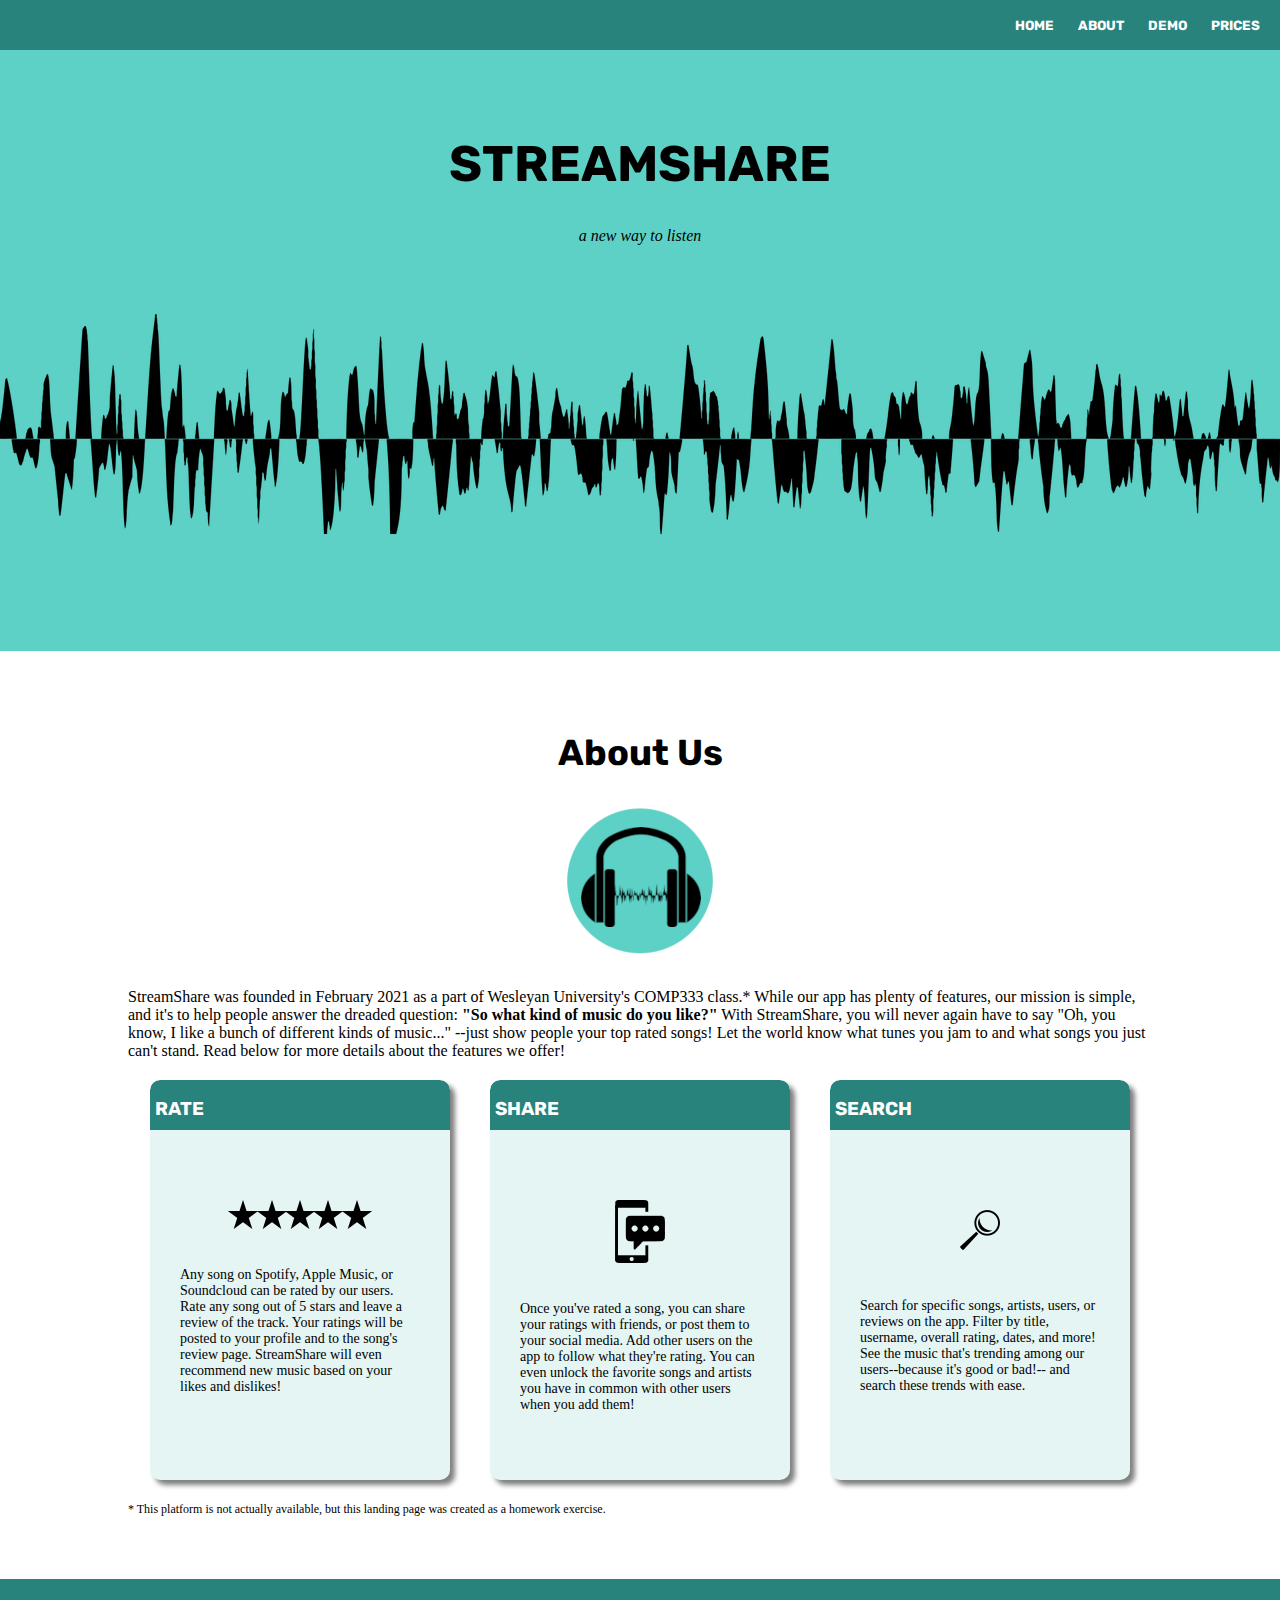
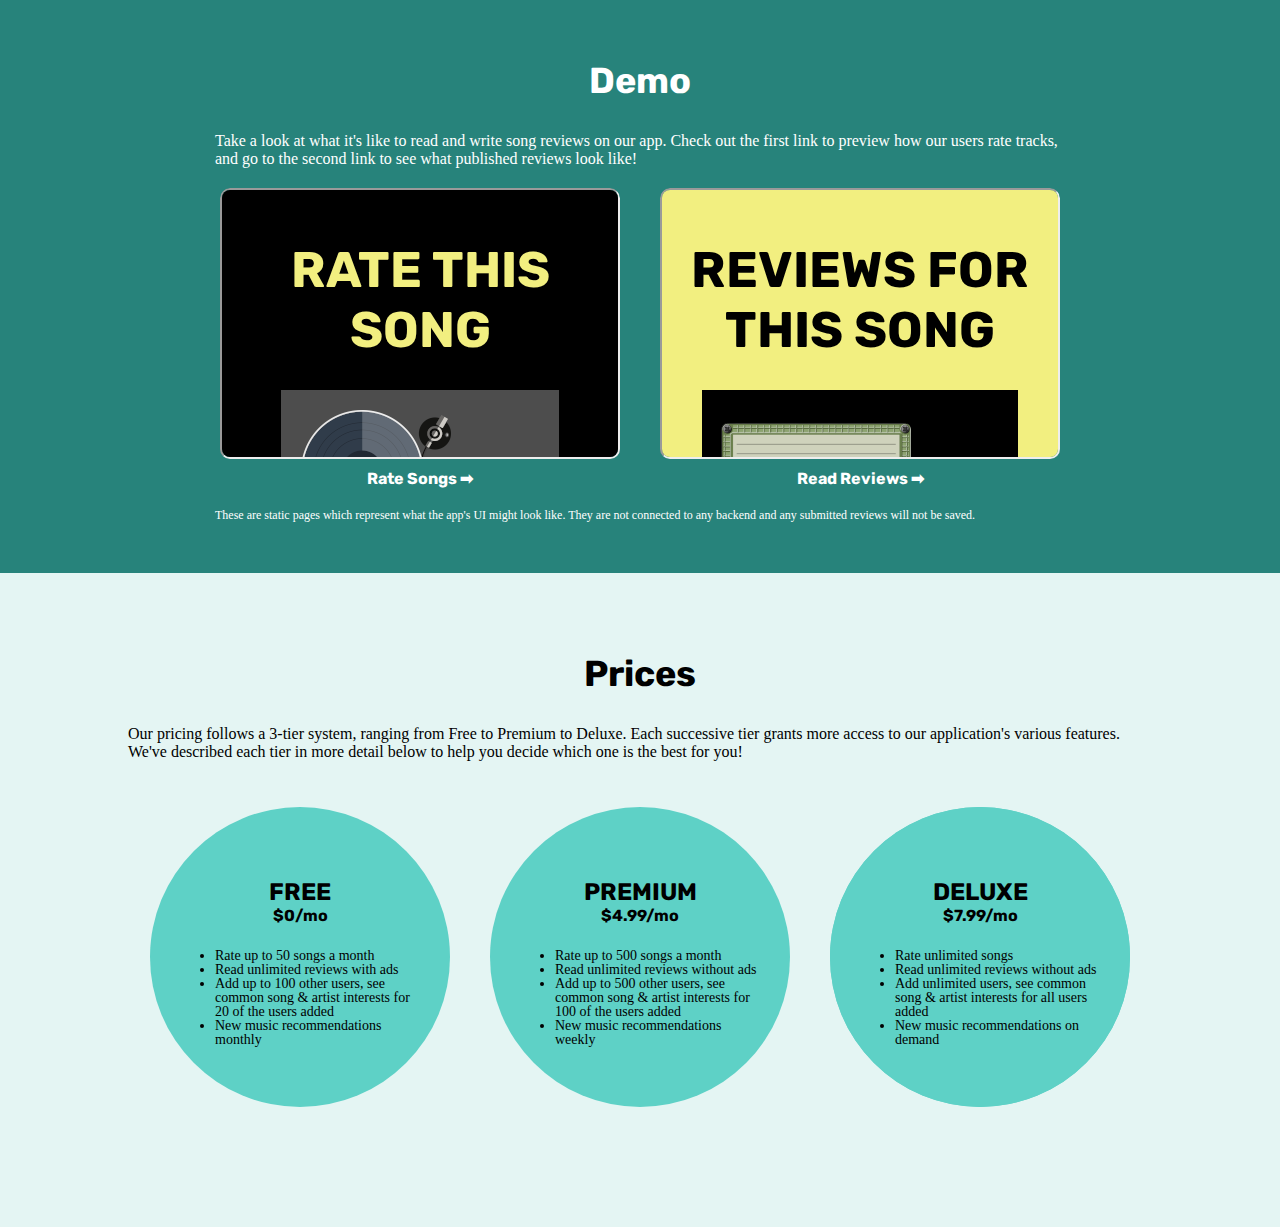
==== index.html @ 838f5e83 "fixing labeling" ====
<!DOCTYPE html>
<html lang='en'>
  <head>
    <meta charset='UTF-8'>
    <meta name="viewport" content="width=device-width, initial-scale=1">
    <title>Music Rater</title>
    <link rel='stylesheet' href='site.css'>
    <link rel='preconnect' href='https://fonts.gstatic.com'>
    <link href='https://fonts.googleapis.com/css2?family=Rubik&display=swap' rel='stylesheet'>
  </head>
  <body>
    <nav class='scrollMenu' role='navigation'>
      <button><a href='#home'>HOME</a></button>
      <button><a href='#about'>ABOUT</a></button>
      <button><a href='#demo'>DEMO</a></button>
      <button class='last'><a href='#prices'>PRICES</a></button>
    </nav>
    <header id='home' role='main'>
      <div class='container'>
        <div class='textWrapper'>
          <div id='titleBox'>
            <h1>STREAM<wbr>SHARE</h1>
            <p class='subtitle'>a new way to listen</p>
          </div>
          <div class='imgWrapper'>
            <img
              id='wave'
              src='images/soundwave.png'
              alt='sound wave for music'
            >
          <div>
        </div>
      </div>
    </header>
    <section id='about' role='complementary'>
      <div class='container writing'>
        <div class='textWrapper'>
          <h2>About Us</h2>
        </div>
        <div class='imgWrapper about'>
          <img
            id='headpones'
            src='images/headphones.png'
            alt='headphones with sound wave in between'
          >
        </div>
        <span>StreamShare was founded in February 2021 as a part of Wesleyan University's
        COMP333 class.* While our app has plenty of features, our mission is simple, and
        it's to help people answer the dreaded question:</span>
        <span class='bolded'>"So what kind of music do you like?"</span>
        <span>With StreamShare, you will never again have to say "Oh, you know, I like a bunch of different kinds of music..."
        --just show people your top rated songs! Let the world know what tunes you jam to and what songs
        you just can't stand. Read below for more details about the features we offer!</span>
        <div class='moreContainer'>
          <div class='moreInfo about'>
            <div class='title'>
              <h3>RATE</h3>
            </div>
            <div class='body'>
              <div class='container writing'>
                <div class='imgWrapper more'>
                  <img
                    id='stars'
                    src='images/stars.png'
                    alt='5 black stars'
                  >
                </div>
                <p>Any song on Spotify, Apple Music, or Soundcloud can be rated by our users.
                Rate any song out of 5 stars and leave a review of the track. Your ratings
                will be posted to your profile and to the song's review page.
                StreamShare will even recommend new music based on your likes and dislikes!</p>
              </div>
            </div>
          </div>
          <div class='moreInfo about'>
            <div class='title'>
              <h3>SHARE</h3>
            </div>
            <div class='body'>
              <div class='container writing'>
                <div class='imgWrapper more'>
                  <img
                    id='text'
                    src='images/text.png'
                    alt='text message coming out of a phone'
                  >
                </div>
                <p>Once you've rated a song, you can share your ratings with friends, or post them to your social
                  media. Add other users on the app to follow what they're rating. You can even unlock the favorite
                  songs and artists you have in common with other users when you add them!</p>
              </div>
            </div>
          </div>
          <div class='moreInfo about'>
            <div class='title'>
              <h3>SEARCH</h3>
            </div>
            <div class='body'>
              <div class='container writing'>
                <div class='imgWrapper more'>
                  <img
                    id='magnifyingGlass'
                    src='images/magnifier.png'
                    alt='magnifying glass'
                  >
                </div>
                <p>Search for specific songs, artists, users, or reviews on the app.
                Filter by title, username, overall rating, dates, and more!
                See the music that's trending among our users--because it's good or bad!--
                and search these trends with ease.</p>
              </div>
            </div>
          </div>
        </div>
        <p class='disclaimer'>* This platform is not actually available,
          but this landing page was created as a homework exercise.</p>
      </div>
    </section>
    <section id='demo' role='complementary'>
      <div class='container writing' id='demoDescription'>
        <div class='textWrapper'>
          <h2>Demo</h2>
        </div>
        <p>Take a look at what it's like to read and write song reviews on our app. Check out
        the first link to preview how our users rate tracks, and go to the second link to
        see what published reviews look like!</p>
      </div>
      <div class='moreContainer'>
        <div class='moreInfo iframeContainer'>
          <iframe src='demo/rate/index.html' title='a demo of the page a user would go to to rate a certain song'></iframe>
          <div class='link'>
            <!-- <label for='ratingPage' aria-label='Rating Page' class='hiddenLabel'>Rating Page</label> -->
            <a href='/musicrater/demo/rate' id='ratingPage' name='ratingPage' aria-label='Rating Page'>Rate Songs ➡</a>
          </div>
        </div>
        <div class='moreInfo iframeContainer'>
          <iframe src='demo/reviews/index.html' title='a demo of the page a user would go to to read reviews for a certain song'></iframe>
          <div class='link'>
            <!-- <label for='reviewsPage' aria-label='Reviews Page' class='hiddenLabel'>Reviews Page</label> -->
            <a href='/musicrater/demo/reviews' id='reviewsPage' name='reviewsPage' aria-label='Reviews Page'>Read Reviews ➡</a>
          </div>
        </div>
      </div>
      <div class='container writing footerBox'>
        <p class='disclaimer'>These are static pages which represent what the app's
        UI might look like. They are not connected to any backend and any submitted reviews
        will not be saved.</p>
      </div>
    </section>
    <section id='prices' role='complementary'>
      <div class='container writing' id='priceHeader'>
        <div class='textWrapper'>
          <h2>Prices</h2>
        </div>
        <p>Our pricing follows a 3-tier system, ranging from Free to Premium to Deluxe.
        Each successive tier grants more access to our application's various features.
        We've described each tier in more detail below to help you decide which one
        is the best for you!</p>
      </div>
      <div class='moreContainer prices'>
        <div class='circleContainer'>
          <div class='circle'>
            <div class='description'>
              <h3 class='planType'>FREE</h3>
              <h4 class='pricetag'>$0/mo</h4>
            </div>
            <ul class='description'>
              <li>Rate up to 50 songs a month</li>
              <li>Read unlimited reviews with ads</li>
              <li>Add up to 100 other users, see common song &
                artist interests for 20 of the users added</li>
              <li>New music recommendations monthly</li>
            </ul>
          </div>
        </div>
        <div class='circleContainer'>
          <div class='circle'>
            <div class='description'>
              <h3 class='planType'>PREMIUM</h3>
              <h4 class='pricetag'>$4.99/mo</h4>
            </div>
            <ul class='description'>
              <li>Rate up to 500 songs a month</li>
              <li>Read unlimited reviews without ads</li>
              <li>Add up to 500 other users, see common song &
                artist interests for 100 of the users added</li>
              <li>New music recommendations weekly</li>
            </ul>
          </div>
        </div>
        <div class='circleContainer'>
          <div class='circle'>
            <div class='circle'>
              <div class='description'>
                <h3 class='planType'>DELUXE</h3>
                <h4 class='pricetag'>$7.99/mo</h4>
              </div>
              <ul class='description'>
                <li>Rate unlimited songs</li>
                <li>Read unlimited reviews without ads</li>
                <li>Add unlimited users, see common song &
                  artist interests for all users added</li>
                <li>New music recommendations on demand</li>
              </ul>
            </div>
          </div>
        </div>
      </div>
    </section>
  </body>
</html>
---- site.css ----
body {
  margin: 0 auto;
}

h1, h2, h3, h4, h5 {
  font-family: 'Rubik', sans-serif;
}

h1 {
  font-size: 50px;
}

h2 {
  font-size: 36px;
}

a {
  /* font-family: arial; */
  font-family: 'Rubik', sans-serif;
  font-weight: bold;
  text-align: center;
  color: white;
  text-decoration: none;
  margin: auto;
}


a:hover {
 opacity: 0.6;
}

nav {
  position: fixed;
  top: 0;
  z-index: 1;
  background-color: #27837B;
  /* background-color: #41a39a; */
  height: 50px;
  display: inline-block;
  width: 100%;
  text-align: right;
}

nav.scrollMenu {
  overflow: auto;
  white-space: nowrap;
}

nav button {
  height: 50px;
  display: inline-block;
  background: none;
  border: none;
  padding: 0px;
  padding-left: 10px;
  padding-right: 10px;
  /* margin: 5px; */
}

iframe {
  height: 100%;
  border-radius: 10px;
}

.last {
  padding-right: 20px;
}

.link {
  padding-top: 10px;
  text-align: center;
}

/* .link a {
  text-decoration: underline;
} */

.subtitle {
  font-style: italic;
}

.imgWrapper {
  overflow: hidden;
}

.imgWrapper.about {
  text-align: center;
  padding-bottom: 30px;
}

.imgWrapper.more {
  text-align: center;
  padding-top: 20px;
  padding-bottom: 20px;
}

.textWrapper {
  text-align: center;
}

.container {
  padding-top: 50px;
  padding-bottom: 50px;
}

.container.writing {
  width: 80%;
  margin: auto;
}

.bolded {
  font-weight: bold;
}

.moreContainer {
  display: flex;
  flex-direction: row;
  flex-wrap: wrap;
  justify-content: center;
  padding-top: 10px;
}

.moreInfo {
  margin-left: 20px;
  margin-right: 20px;
  margin-top: 10px;
  margin-bottom: 10px;
  border-radius: 10px;
  display: flex;
  flex-direction: column;
  overflow: auto;
}

.moreInfo.iframeContainer {
  width: 400px;
  /* width: min(400px, 110%); */
  height: 300px;
}

.moreInfo.about {
  background-color: #e4f5f3;
  width: 300px;
  min-height: 400px;
  box-shadow: 5px 5px 5px gray;
}

.moreInfo > .title {
  display: flex;
  border-top-left-radius: 10px;
  border-top-right-radius: 10px;
  height: 50px;
  background-color: #27837b;
  /* background-color: #41a39a; */
  color: white;
  width: 100%;
}

.moreInfo > .title h3 {
  padding-left: 5px;
}

.moreInfo > .body {
  /* flex: 1;
  background-color: #e4f5f3; */
  border-bottom-left-radius: 10px;
  border-bottom-right-radius: 10px;
  word-wrap: break-word;
}

.moreInfo > * > * > p {
  font-size: 14px;
}

.disclaimer {
  /* word-wrap: break-word; */
  /* overflow: auto; */
  font-size: 12px;
}

.circleContainer {
  width: min(300px, 100%);
  margin: 20px;
}

.circle {
  width: 100%;
  min-height: 300px;
  display: flex;
  flex-direction: column;
  justify-content: center;
  align-items: center;
  border-radius: 50%;
  background-color: #5ed1c6;
  /* margin: 20px; */
}

ul.description {
  font-size: 14px;
  /* width: 80%; */
  width: 70%;
  line-height: 14px;
}

.planType {
  margin-bottom: 0;
  font-size: 24px;
}

.pricetag {
  margin-top: 0;
  margin-bottom: 10px;
  text-align: center;
}

/* .titleBox > p {
  margin: auto;
} */

.hiddenLabel {
  display: none;
}

.footerBox {
  padding-top: 0px;
}

#home {
  background-color: #5ed1c6;
}

#home p, #home h1 {
  /* color: white; */
  word-wrap: break-word;
  width: 100%
}

#titleBox {
  padding: 50px;
  padding-bottom: 0px;
}

#demoDescription {
  padding-top: 50px;
  padding-bottom: 0px;
}

/* #wave {
  filter: invert(1);
} */

#demo {
  background-color: #27837B;
  /* background-color: #36857d; */
}

#demo h2, #demo .disclaimer, #demo p {
  color: white;
}

#demo p {
  width: min(850px, 100%);
  margin: auto;
}

#demo .disclaimer {
  padding-top: 10px;
}

#prices {
  background-color: #e4f5f3;
  padding-bottom: 100px;
}

#priceHeader {
  padding-bottom: 0;
}

::-webkit-scrollbar {
  width: 10px;
  height: 10px;
}

::-webkit-scrollbar-track {
  background: #eeeeee;
}

::-webkit-scrollbar-thumb {
  background: #777;
}

::-webkit-scrollbar-thumb:hover {
  background: #444;
}
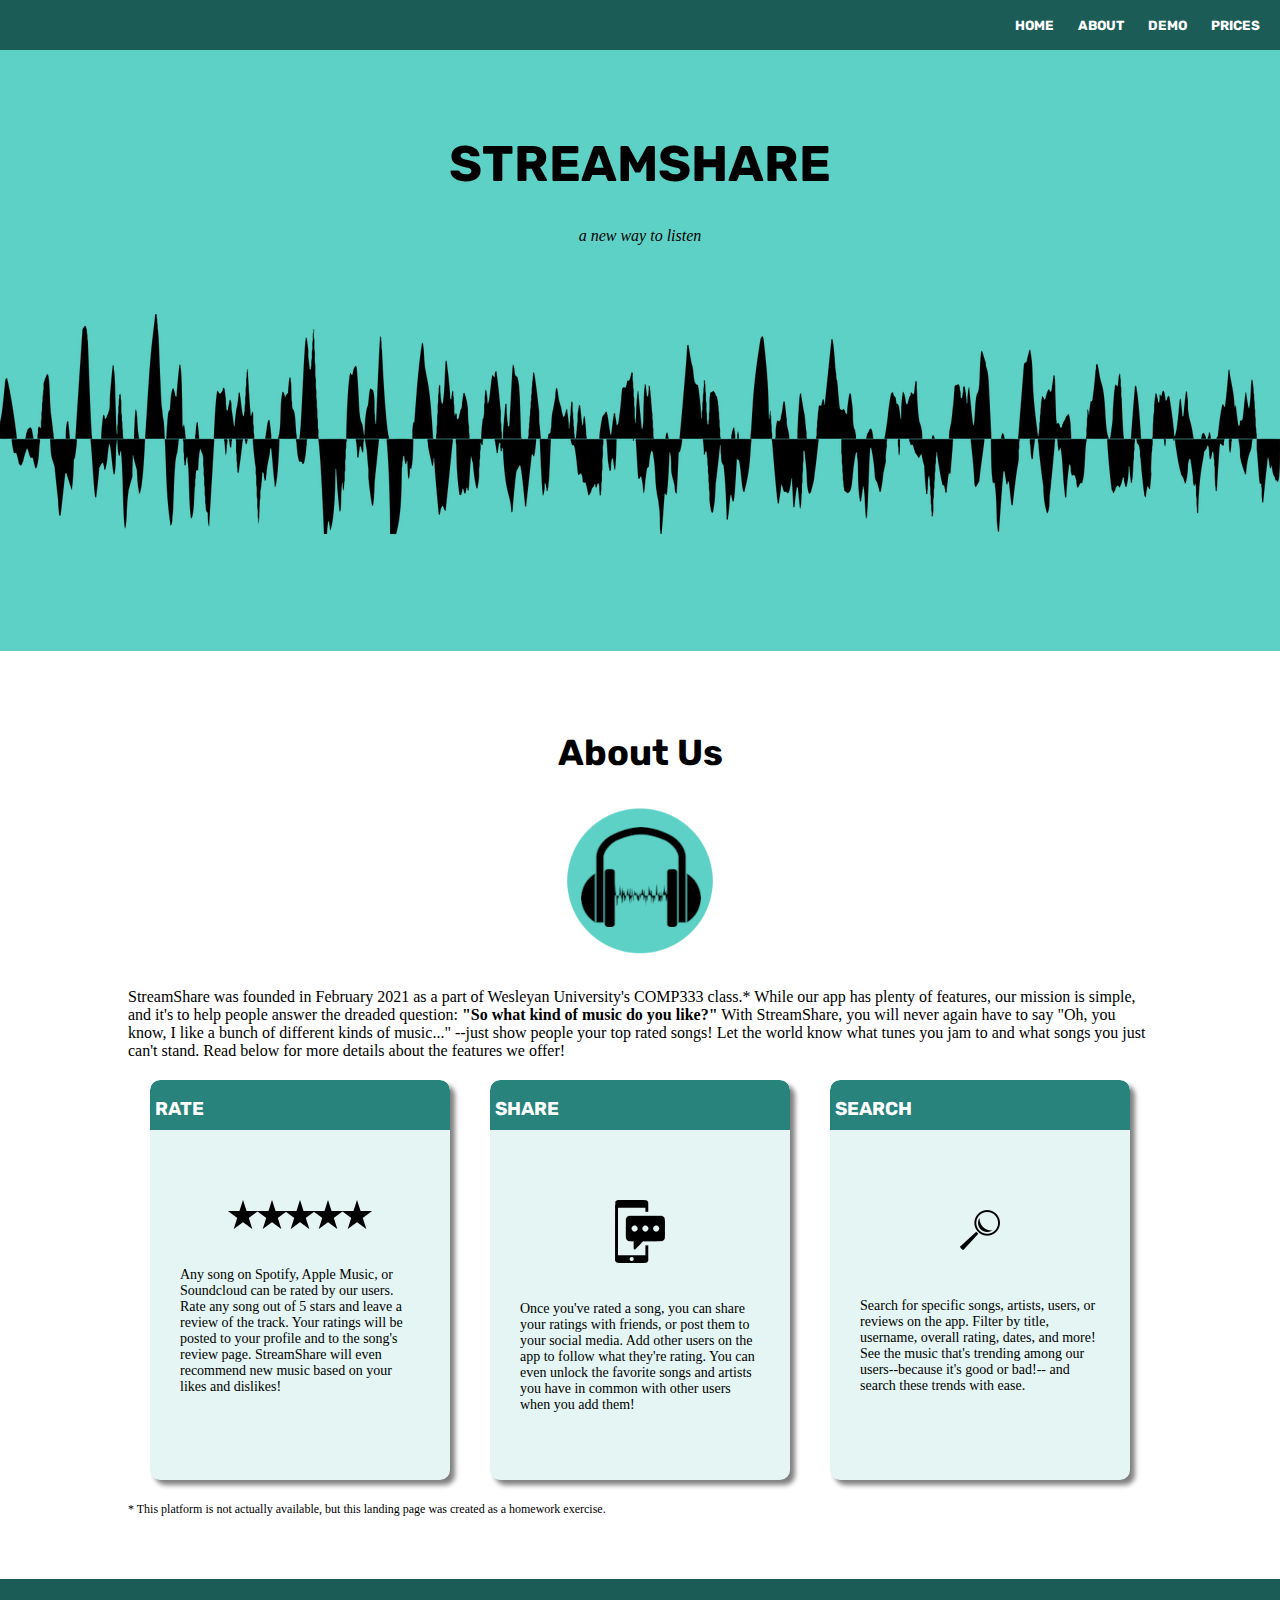
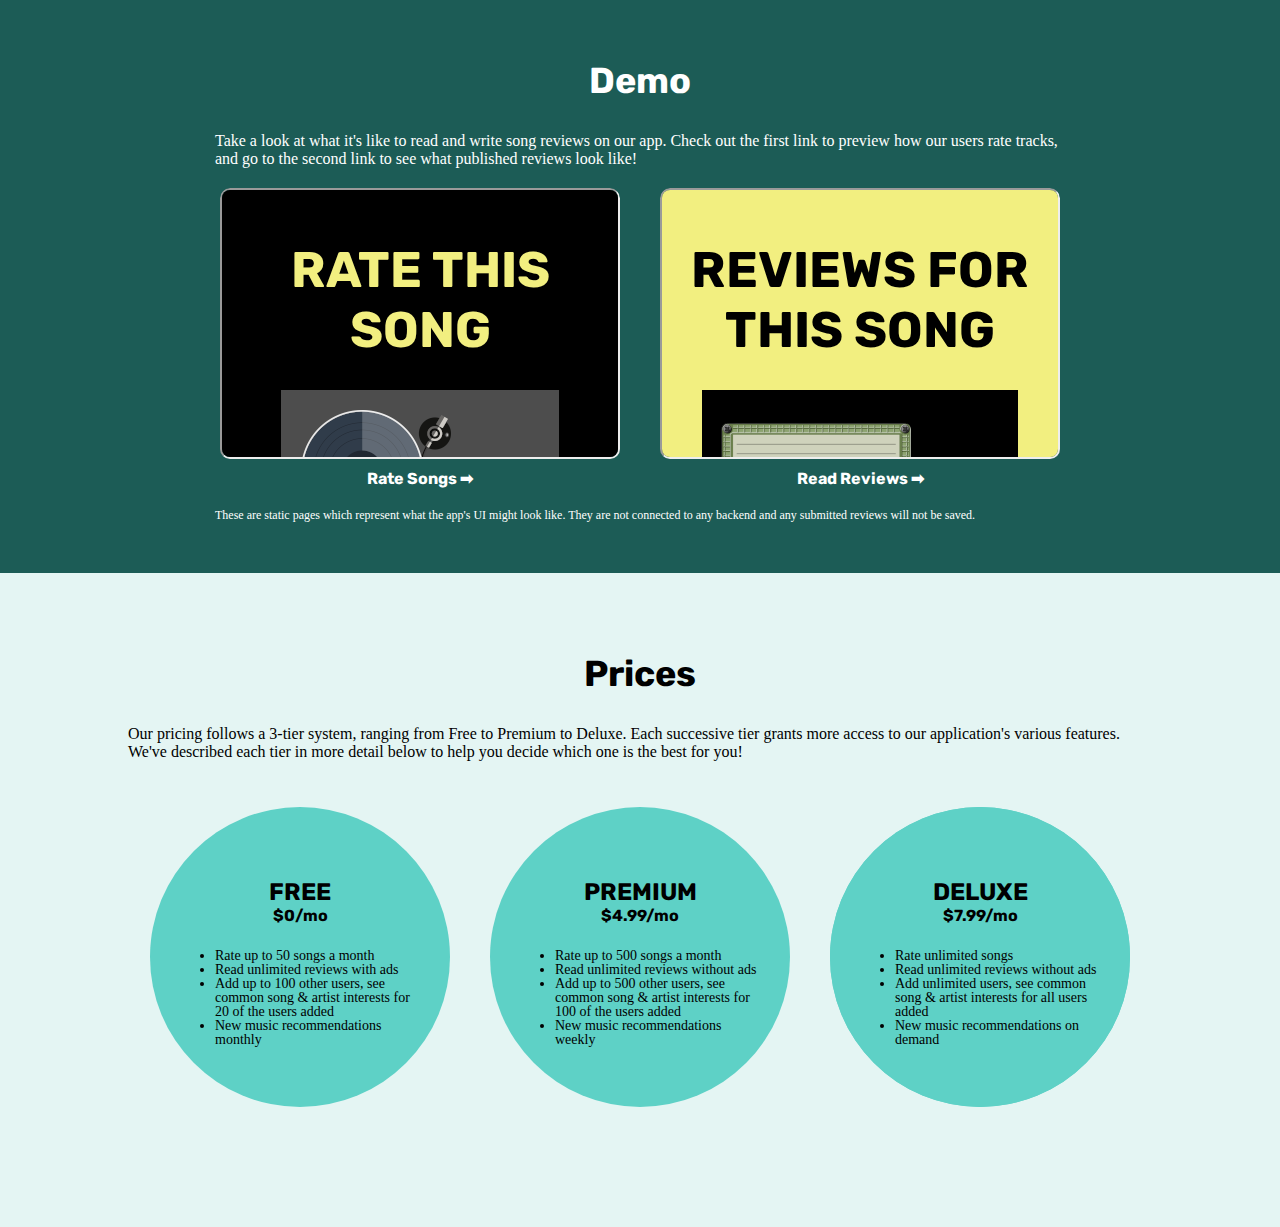
==== commit 05638dba: "added tabindex for bottom 2 links" ====
--- a/index.html
+++ b/index.html
@@ -9,11 +9,11 @@
     <link href='https://fonts.googleapis.com/css2?family=Rubik&display=swap' rel='stylesheet'>
   </head>
   <body>
-    <nav class='scrollMenu' role='navigation'>
-      <button><a href='#home'>HOME</a></button>
-      <button><a href='#about'>ABOUT</a></button>
-      <button><a href='#demo'>DEMO</a></button>
-      <button class='last'><a href='#prices'>PRICES</a></button>
+    <nav class='scrollMenu'>
+      <button><a href='#home' tabindex='1'>HOME</a></button>
+      <button><a href='#about' tabindex='2'>ABOUT</a></button>
+      <button><a href='#demo' tabindex='3'>DEMO</a></button>
+      <button class='last'><a href='#prices' tabindex='4'>PRICES</a></button>
     </nav>
     <header id='home' role='main'>
       <div class='container'>
@@ -32,7 +32,7 @@
         </div>
       </div>
     </header>
-    <section id='about' role='complementary'>
+    <section id='about' aria-label='about'>
       <div class='container writing'>
         <div class='textWrapper'>
           <h2>About Us</h2>
@@ -116,7 +116,7 @@
           but this landing page was created as a homework exercise.</p>
       </div>
     </section>
-    <section id='demo' role='complementary'>
+    <section id='demo' aria-label='demo'>
       <div class='container writing' id='demoDescription'>
         <div class='textWrapper'>
           <h2>Demo</h2>
@@ -130,14 +130,14 @@
           <iframe src='demo/rate/index.html' title='a demo of the page a user would go to to rate a certain song'></iframe>
           <div class='link'>
             <!-- <label for='ratingPage' aria-label='Rating Page' class='hiddenLabel'>Rating Page</label> -->
-            <a href='/musicrater/demo/rate' id='ratingPage' name='ratingPage' aria-label='Rating Page'>Rate Songs ➡</a>
+            <a href='/musicrater/demo/rate' id='ratingPage' name='ratingPage' aria-label='Rating Page' tabindex='5'>Rate Songs ➡</a>
           </div>
         </div>
         <div class='moreInfo iframeContainer'>
           <iframe src='demo/reviews/index.html' title='a demo of the page a user would go to to read reviews for a certain song'></iframe>
           <div class='link'>
             <!-- <label for='reviewsPage' aria-label='Reviews Page' class='hiddenLabel'>Reviews Page</label> -->
-            <a href='/musicrater/demo/reviews' id='reviewsPage' name='reviewsPage' aria-label='Reviews Page'>Read Reviews ➡</a>
+            <a href='/musicrater/demo/reviews' id='reviewsPage' name='reviewsPage' aria-label='Reviews Page' tabindex='6'>Read Reviews ➡</a>
           </div>
         </div>
       </div>
@@ -147,7 +147,7 @@
         will not be saved.</p>
       </div>
     </section>
-    <section id='prices' role='complementary'>
+    <section id='prices' aria-label='prices'>
       <div class='container writing' id='priceHeader'>
         <div class='textWrapper'>
           <h2>Prices</h2>
--- a/site.css
+++ b/site.css
@@ -29,11 +29,16 @@
  opacity: 0.6;
 }
 
+/* #mainLink:focus {
+  background-color: #1c5c56;
+} */
+
 nav {
   position: fixed;
   top: 0;
   z-index: 1;
-  background-color: #27837B;
+  background-color: #1c5c56;
+  /* background-color: #27837B; */
   /* background-color: #41a39a; */
   height: 50px;
   display: inline-block;
@@ -249,7 +254,8 @@
 } */
 
 #demo {
-  background-color: #27837B;
+  background-color: #1c5c56;
+  /* background-color: #27837B; */
   /* background-color: #36857d; */
 }
 
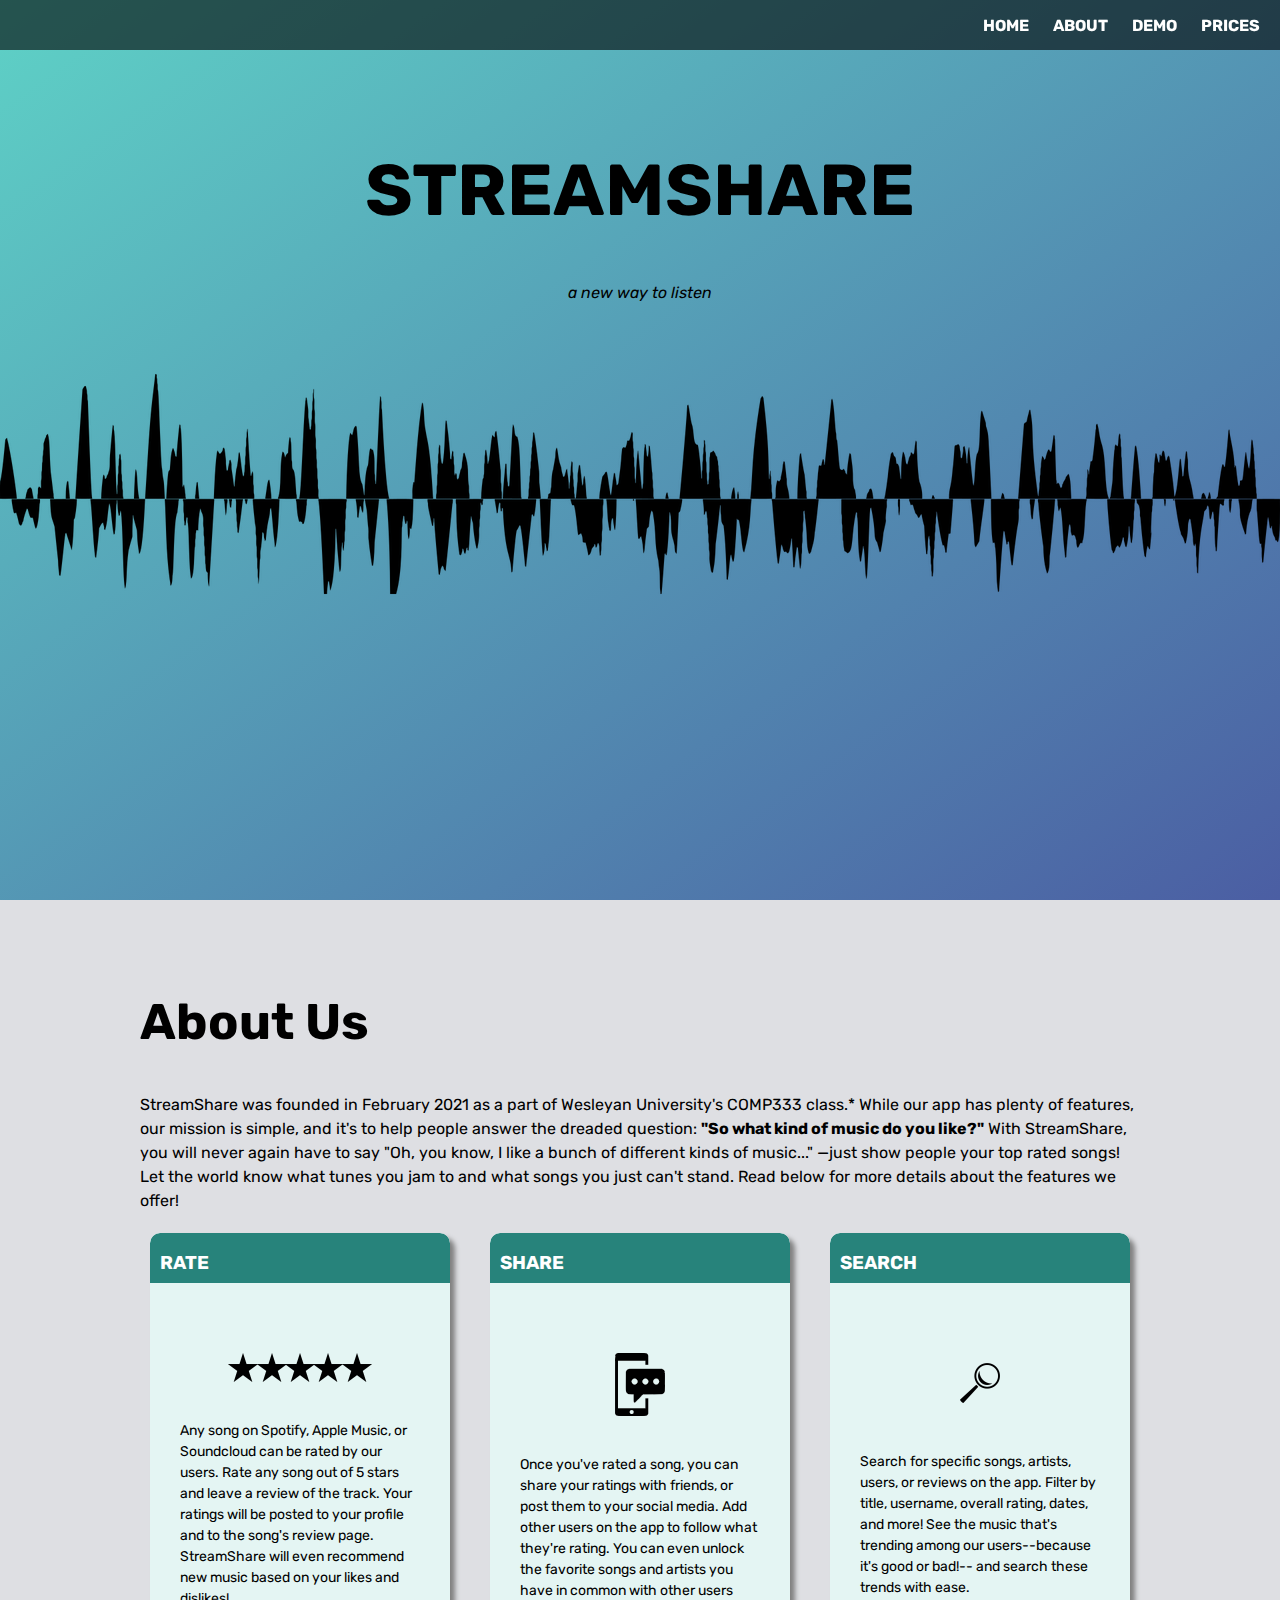
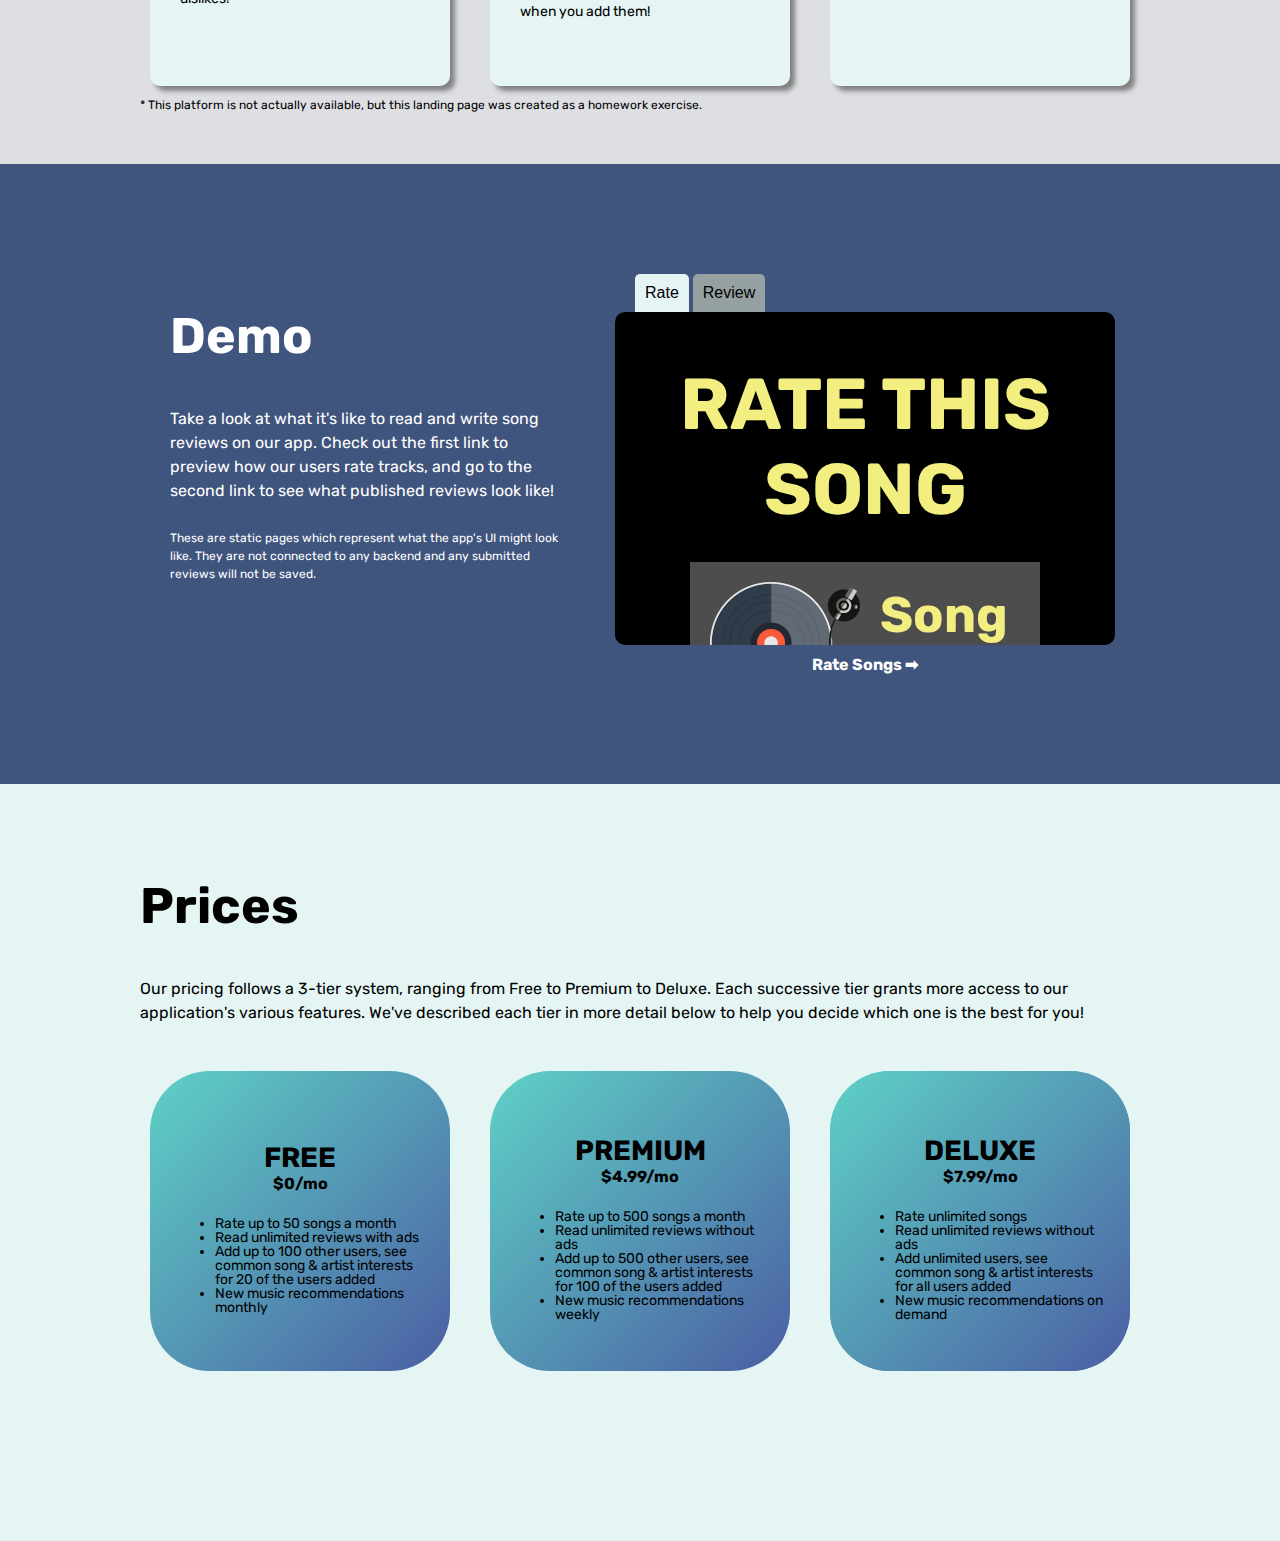
==== commit cf3dccff: "testing out new styles for a landing page" ====
--- a/index.html
+++ b/index.html
@@ -7,6 +7,7 @@
     <link rel='stylesheet' href='site.css'>
     <link rel='preconnect' href='https://fonts.gstatic.com'>
     <link href='https://fonts.googleapis.com/css2?family=Rubik&display=swap' rel='stylesheet'>
+    <script src='site.js'></script>
   </head>
   <body>
     <nav class='scrollMenu'>
@@ -22,35 +23,29 @@
             <h1>STREAM<wbr>SHARE</h1>
             <p class='subtitle'>a new way to listen</p>
           </div>
-          <div class='imgWrapper'>
-            <img
+          <div class='imgWrapper title'>
+            <!-- <img
               id='wave'
               src='images/soundwave.png'
               alt='sound wave for music'
-            >
-          <div>
+            > -->
+             &nbsp;
+          </div>
         </div>
       </div>
     </header>
     <section id='about' aria-label='about'>
       <div class='container writing'>
-        <div class='textWrapper'>
+        <div class='desc'>
           <h2>About Us</h2>
-        </div>
-        <div class='imgWrapper about'>
-          <img
-            id='headpones'
-            src='images/headphones.png'
-            alt='headphones with sound wave in between'
-          >
-        </div>
-        <span>StreamShare was founded in February 2021 as a part of Wesleyan University's
-        COMP333 class.* While our app has plenty of features, our mission is simple, and
-        it's to help people answer the dreaded question:</span>
-        <span class='bolded'>"So what kind of music do you like?"</span>
-        <span>With StreamShare, you will never again have to say "Oh, you know, I like a bunch of different kinds of music..."
-        --just show people your top rated songs! Let the world know what tunes you jam to and what songs
-        you just can't stand. Read below for more details about the features we offer!</span>
+          <span>StreamShare was founded in February 2021 as a part of Wesleyan University's
+          COMP333 class.* While our app has plenty of features, our mission is simple, and
+          it's to help people answer the dreaded question:</span>
+          <span class='bolded'>"So what kind of music do you like?"</span>
+          <span>With StreamShare, you will never again have to say "Oh, you know, I like a bunch of different kinds of music..."
+          —just show people your top rated songs! Let the world know what tunes you jam to and what songs
+          you just can't stand. Read below for more details about the features we offer!</span>
+        </div>
         <div class='moreContainer'>
           <div class='moreInfo about'>
             <div class='title'>
@@ -117,91 +112,91 @@
       </div>
     </section>
     <section id='demo' aria-label='demo'>
-      <div class='container writing' id='demoDescription'>
-        <div class='textWrapper'>
+      <div class='demo-cont container writing'>
+        <div id='demoDescription'>
           <h2>Demo</h2>
-        </div>
-        <p>Take a look at what it's like to read and write song reviews on our app. Check out
-        the first link to preview how our users rate tracks, and go to the second link to
-        see what published reviews look like!</p>
-      </div>
-      <div class='moreContainer'>
+          <p>Take a look at what it's like to read and write song reviews on our app. Check out
+          the first link to preview how our users rate tracks, and go to the second link to
+          see what published reviews look like!</p>
+          <p class='disclaimer'>These are static pages which represent what the app's
+          UI might look like. They are not connected to any backend and any submitted reviews
+          will not be saved.</p>
+        </div>
         <div class='moreInfo iframeContainer'>
-          <iframe src='demo/rate/index.html' title='a demo of the page a user would go to to rate a certain song'></iframe>
-          <div class='link'>
-            <!-- <label for='ratingPage' aria-label='Rating Page' class='hiddenLabel'>Rating Page</label> -->
-            <a href='/musicrater/demo/rate' id='ratingPage' name='ratingPage' aria-label='Rating Page' tabindex='5'>Rate Songs ➡</a>
-          </div>
-        </div>
-        <div class='moreInfo iframeContainer'>
-          <iframe src='demo/reviews/index.html' title='a demo of the page a user would go to to read reviews for a certain song'></iframe>
-          <div class='link'>
-            <!-- <label for='reviewsPage' aria-label='Reviews Page' class='hiddenLabel'>Reviews Page</label> -->
-            <a href='/musicrater/demo/reviews' id='reviewsPage' name='reviewsPage' aria-label='Reviews Page' tabindex='6'>Read Reviews ➡</a>
-          </div>
-        </div>
-      </div>
-      <div class='container writing footerBox'>
-        <p class='disclaimer'>These are static pages which represent what the app's
-        UI might look like. They are not connected to any backend and any submitted reviews
-        will not be saved.</p>
+          <div class='demo-buttons'>
+            <button id='rate-button' class='demo-button' onclick="changeIframe(true)">Rate</button>
+            <button id='review-button' class='demo-button' onclick="changeIframe(false)">Review</button>
+          </div>
+          <div id='rate-iframe' class='iframe-and-link'>
+            <iframe src='demo/rate/index.html' title='a demo of the page a user would go to to rate a certain song'></iframe>
+            <div class='link'>
+              <a href='/musicrater/demo/rate' id='ratingPage' name='ratingPage' aria-label='Rating Page' tabindex='5'>Rate Songs ➡</a>
+            </div>
+          </div>
+          <div id='review-iframe' class='iframe-and-link'>
+            <iframe src='demo/reviews/index.html' title='a demo of the page a user would go to to read reviews for a certain song'></iframe>
+            <div class='link'>
+              <a href='/musicrater/demo/reviews' id='reviewsPage' name='reviewsPage' aria-label='Reviews Page' tabindex='6'>Read Reviews ➡</a>
+            </div>
+          </div>
+        </div>
       </div>
     </section>
     <section id='prices' aria-label='prices'>
-      <div class='container writing' id='priceHeader'>
-        <div class='textWrapper'>
+      <div class='container writing'>
+        <div class='container desc' id='priceHeader'>
           <h2>Prices</h2>
-        </div>
-        <p>Our pricing follows a 3-tier system, ranging from Free to Premium to Deluxe.
-        Each successive tier grants more access to our application's various features.
-        We've described each tier in more detail below to help you decide which one
-        is the best for you!</p>
-      </div>
-      <div class='moreContainer prices'>
-        <div class='circleContainer'>
-          <div class='circle'>
-            <div class='description'>
-              <h3 class='planType'>FREE</h3>
-              <h4 class='pricetag'>$0/mo</h4>
-            </div>
-            <ul class='description'>
-              <li>Rate up to 50 songs a month</li>
-              <li>Read unlimited reviews with ads</li>
-              <li>Add up to 100 other users, see common song &
-                artist interests for 20 of the users added</li>
-              <li>New music recommendations monthly</li>
-            </ul>
-          </div>
-        </div>
-        <div class='circleContainer'>
-          <div class='circle'>
-            <div class='description'>
-              <h3 class='planType'>PREMIUM</h3>
-              <h4 class='pricetag'>$4.99/mo</h4>
-            </div>
-            <ul class='description'>
-              <li>Rate up to 500 songs a month</li>
-              <li>Read unlimited reviews without ads</li>
-              <li>Add up to 500 other users, see common song &
-                artist interests for 100 of the users added</li>
-              <li>New music recommendations weekly</li>
-            </ul>
-          </div>
-        </div>
-        <div class='circleContainer'>
-          <div class='circle'>
+          <p>Our pricing follows a 3-tier system, ranging from Free to Premium to Deluxe.
+          Each successive tier grants more access to our application's various features.
+          We've described each tier in more detail below to help you decide which one
+          is the best for you!</p>
+        </div>
+        <div class='moreContainer prices'>
+          <div class='circleContainer'>
             <div class='circle'>
               <div class='description'>
-                <h3 class='planType'>DELUXE</h3>
-                <h4 class='pricetag'>$7.99/mo</h4>
+                <h3 class='planType'>FREE</h3>
+                <h4 class='pricetag'>$0/mo</h4>
               </div>
               <ul class='description'>
-                <li>Rate unlimited songs</li>
+                <li>Rate up to 50 songs a month</li>
+                <li>Read unlimited reviews with ads</li>
+                <li>Add up to 100 other users, see common song &
+                  artist interests for 20 of the users added</li>
+                <li>New music recommendations monthly</li>
+              </ul>
+            </div>
+          </div>
+          <div class='circleContainer'>
+            <div class='circle'>
+              <div class='description'>
+                <h3 class='planType'>PREMIUM</h3>
+                <h4 class='pricetag'>$4.99/mo</h4>
+              </div>
+              <ul class='description'>
+                <li>Rate up to 500 songs a month</li>
                 <li>Read unlimited reviews without ads</li>
-                <li>Add unlimited users, see common song &
-                  artist interests for all users added</li>
-                <li>New music recommendations on demand</li>
+                <li>Add up to 500 other users, see common song &
+                  artist interests for 100 of the users added</li>
+                <li>New music recommendations weekly</li>
               </ul>
+            </div>
+          </div>
+          <div class='circleContainer'>
+            <div class='circle'>
+              <div class='circle'>
+                <div class='description'>
+                  <h3 class='planType'>DELUXE</h3>
+                  <h4 class='pricetag'>$7.99/mo</h4>
+                </div>
+                <ul class='description'>
+                  <li>Rate unlimited songs</li>
+                  <li>Read unlimited reviews without ads</li>
+                  <li>Add unlimited users, see common song &
+                    artist interests for all users added</li>
+                  <li>New music recommendations on demand</li>
+                </ul>
+              </div>
             </div>
           </div>
         </div>
--- a/site.css
+++ b/site.css
@@ -1,17 +1,19 @@
 body {
   margin: 0 auto;
-}
-
-h1, h2, h3, h4, h5 {
   font-family: 'Rubik', sans-serif;
 }
 
+/* h1, h2, h3, h4, h5 {
+  font-family: 'Rubik', sans-serif;
+} */
+
 h1 {
+  font-size: 72px;
+  /* font-size: 5vw; */
+}
+
+h2 {
   font-size: 50px;
-}
-
-h2 {
-  font-size: 36px;
 }
 
 a {
@@ -37,9 +39,8 @@
   position: fixed;
   top: 0;
   z-index: 1;
-  background-color: #1c5c56;
-  /* background-color: #27837B; */
-  /* background-color: #41a39a; */
+  background-color: rgba(0,0,0,0.6);
+  /* background-color: #1c5c56; */
   height: 50px;
   display: inline-block;
   width: 100%;
@@ -62,9 +63,22 @@
   /* margin: 5px; */
 }
 
+nav a {
+  font-size: 16px;
+  /* font-size: 1.2vw; */
+}
+
 iframe {
   height: 100%;
   border-radius: 10px;
+  border: none;
+  overflow: auto;
+  --webkit-overflow-scrolling: touch;
+}
+
+span, p {
+  line-height: 1.5;
+  /* font-size: 1.2vw; */
 }
 
 .last {
@@ -84,8 +98,13 @@
   font-style: italic;
 }
 
-.imgWrapper {
+.imgWrapper.title {
   overflow: hidden;
+  background: url('images/soundwave.png');
+  background-repeat: repeat-x;
+  width: 100%;
+  min-height: 336px;
+  /* height: 100%; */
 }
 
 .imgWrapper.about {
@@ -101,6 +120,7 @@
 
 .textWrapper {
   text-align: center;
+  width: 100%;
 }
 
 .container {
@@ -110,6 +130,11 @@
 
 .container.writing {
   width: 80%;
+  margin: auto;
+}
+
+.desc, .disclaimer {
+  max-width: 1000px;
   margin: auto;
 }
 
@@ -123,6 +148,14 @@
   flex-wrap: wrap;
   justify-content: center;
   padding-top: 10px;
+}
+
+.demo-cont {
+  display: flex;
+  flex-direction: row;
+  flex-wrap: wrap;
+  /* justify-content: space-between; */
+  justify-content: center;
 }
 
 .moreInfo {
@@ -136,10 +169,51 @@
   overflow: auto;
 }
 
+.iframe-and-link {
+  display: flex;
+  flex-direction: column;
+  overflow: auto;
+  height: 100%;
+}
+
+#review-iframe {
+  display: none;
+}
+
+.demo-buttons {
+  margin-left: 20px;
+}
+
+.demo-button {
+  /* width: 50px; */
+  font-size: 1rem;
+  border: none;
+  padding: 10px;
+  border-radius: 5px 5px 0px 0px;
+  margin: 0;
+  background: #e4f5f3;
+  /* background: rgba(255,255,255,0.5) */
+}
+
+#review-button {
+  background: #95a1a0;
+}
+
+.demo-button:hover {
+  opacity: 0.6;
+}
+
 .moreInfo.iframeContainer {
-  width: 400px;
+  width: 500px;
   /* width: min(400px, 110%); */
-  height: 300px;
+  min-height: 400px;
+  border-radius: 0;
+}
+
+.moreInfo.description {
+  /* max-width: 800px; */
+  /* vertical-align: center;
+  justify-content: center; */
 }
 
 .moreInfo.about {
@@ -154,6 +228,8 @@
   border-top-left-radius: 10px;
   border-top-right-radius: 10px;
   height: 50px;
+  /* background-color: #406e65; */
+  /* background-image: linear-gradient(to bottom right, #5ed1c6, #4b5ea3); */
   background-color: #27837b;
   /* background-color: #41a39a; */
   color: white;
@@ -161,7 +237,7 @@
 }
 
 .moreInfo > .title h3 {
-  padding-left: 5px;
+  padding-left: 10px;
 }
 
 .moreInfo > .body {
@@ -194,8 +270,10 @@
   flex-direction: column;
   justify-content: center;
   align-items: center;
-  border-radius: 50%;
-  background-color: #5ed1c6;
+  border-radius: 20%;
+  /* border: 3px solid white; */
+  /* background-color: #5ed1c6; */
+  background: linear-gradient(to bottom right, #5ed1c6, #4b5ea3);
   /* margin: 20px; */
 }
 
@@ -208,7 +286,7 @@
 
 .planType {
   margin-bottom: 0;
-  font-size: 24px;
+  font-size: 28px;
 }
 
 .pricetag {
@@ -230,13 +308,17 @@
 }
 
 #home {
-  background-color: #5ed1c6;
+  /* background-color: #5ed1c6; */
+  background-image: linear-gradient(to bottom right, #5ed1c6, #4b5ea3);
+  min-height: 100vh;
+  /* #8053ad */
 }
 
 #home p, #home h1 {
   /* color: white; */
-  word-wrap: break-word;
-  width: 100%
+  /* word-wrap: break-word; */
+  /* color: #101421; */
+  width: 100%;
 }
 
 #titleBox {
@@ -245,28 +327,38 @@
 }
 
 #demoDescription {
-  padding-top: 50px;
-  padding-bottom: 0px;
+  /* padding-top: 50px;
+  padding-bottom: 0px; */
+  width: 400px;
+  margin: 0px 25px 0px 25px;
+  /* margin: 0; */
 }
 
 /* #wave {
   filter: invert(1);
 } */
 
+#about {
+  text-align: left;
+  background-color: #dedfe3;
+}
+
 #demo {
-  background-color: #1c5c56;
-  /* background-color: #27837B; */
+  /* background-color: #1c5c56; */
+  /* background-color: #404c7d; */
+  background-color: #40557d;
   /* background-color: #36857d; */
+  padding: 50px 0px 50px 0px;
 }
 
 #demo h2, #demo .disclaimer, #demo p {
   color: white;
 }
 
-#demo p {
+/* #demo p {
   width: min(850px, 100%);
   margin: auto;
-}
+} */
 
 #demo .disclaimer {
   padding-top: 10px;
@@ -278,6 +370,7 @@
 }
 
 #priceHeader {
+  padding-top: 0;
   padding-bottom: 0;
 }
 
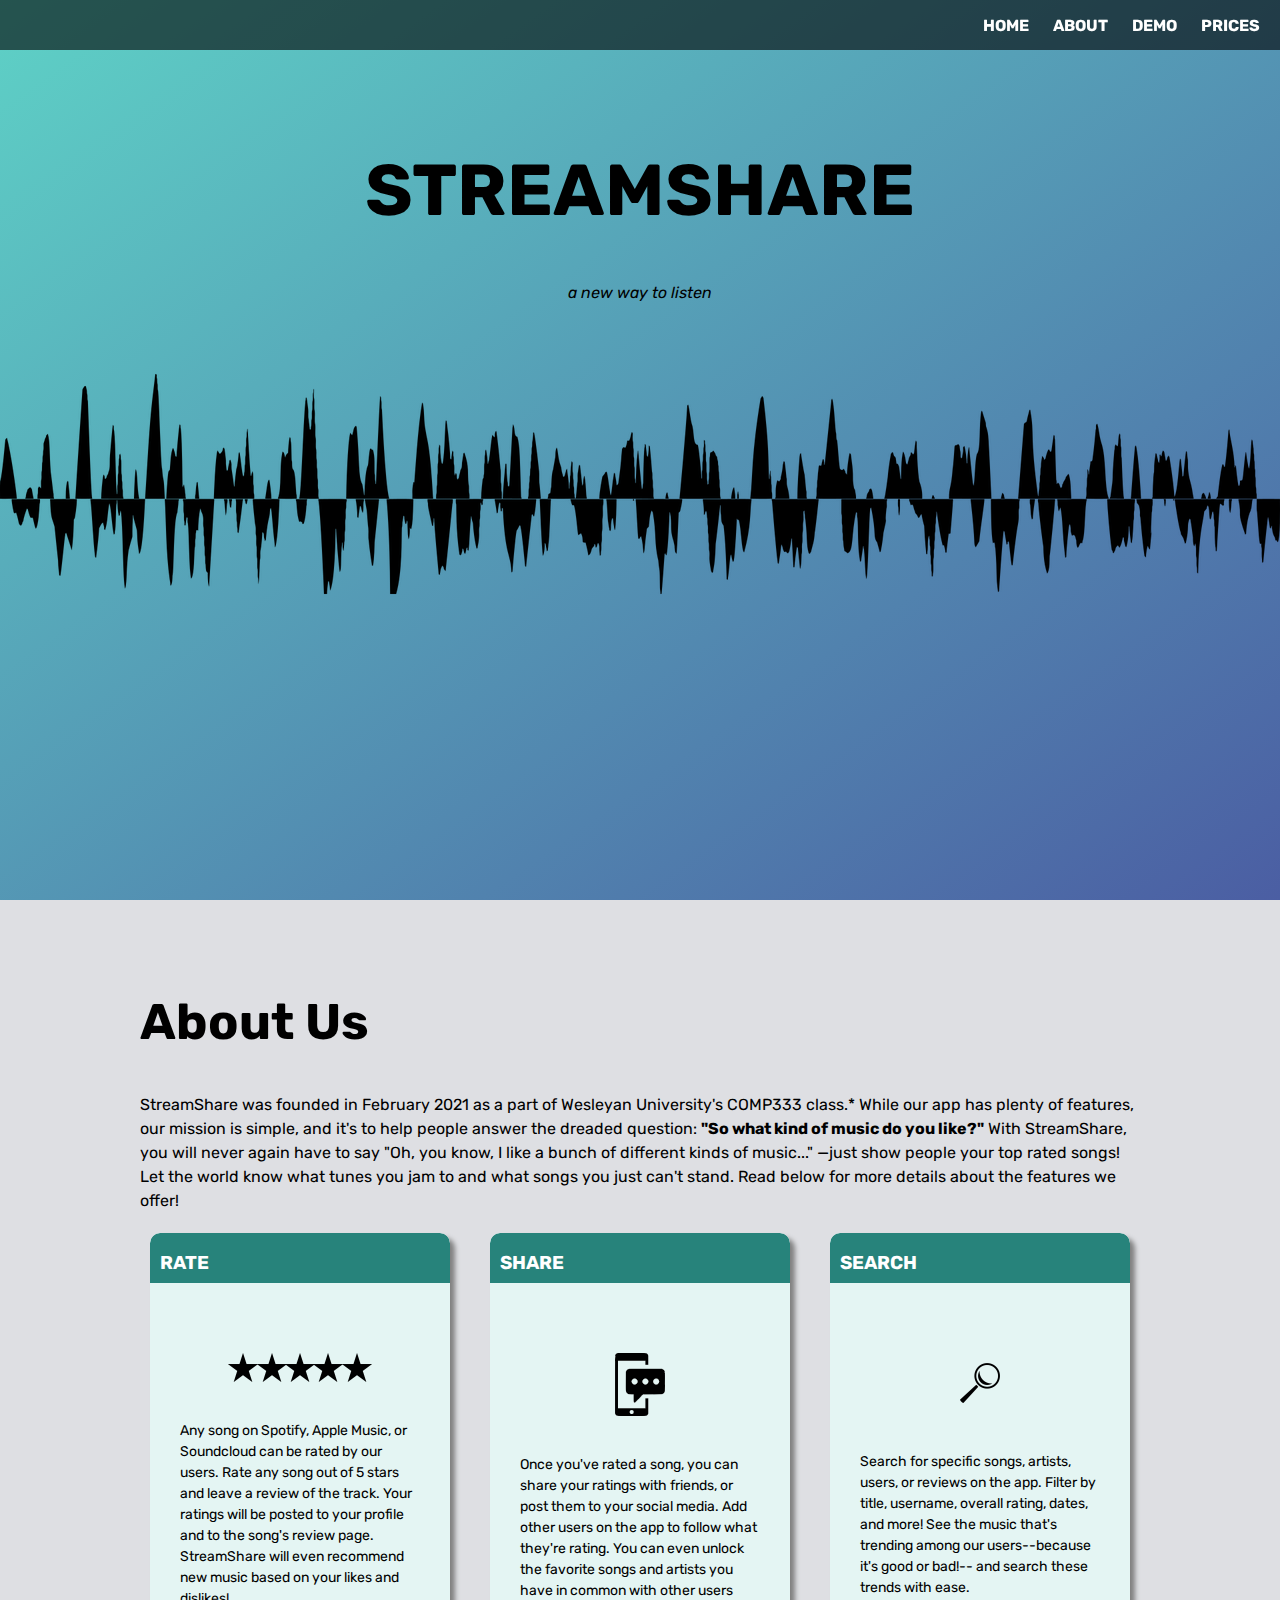
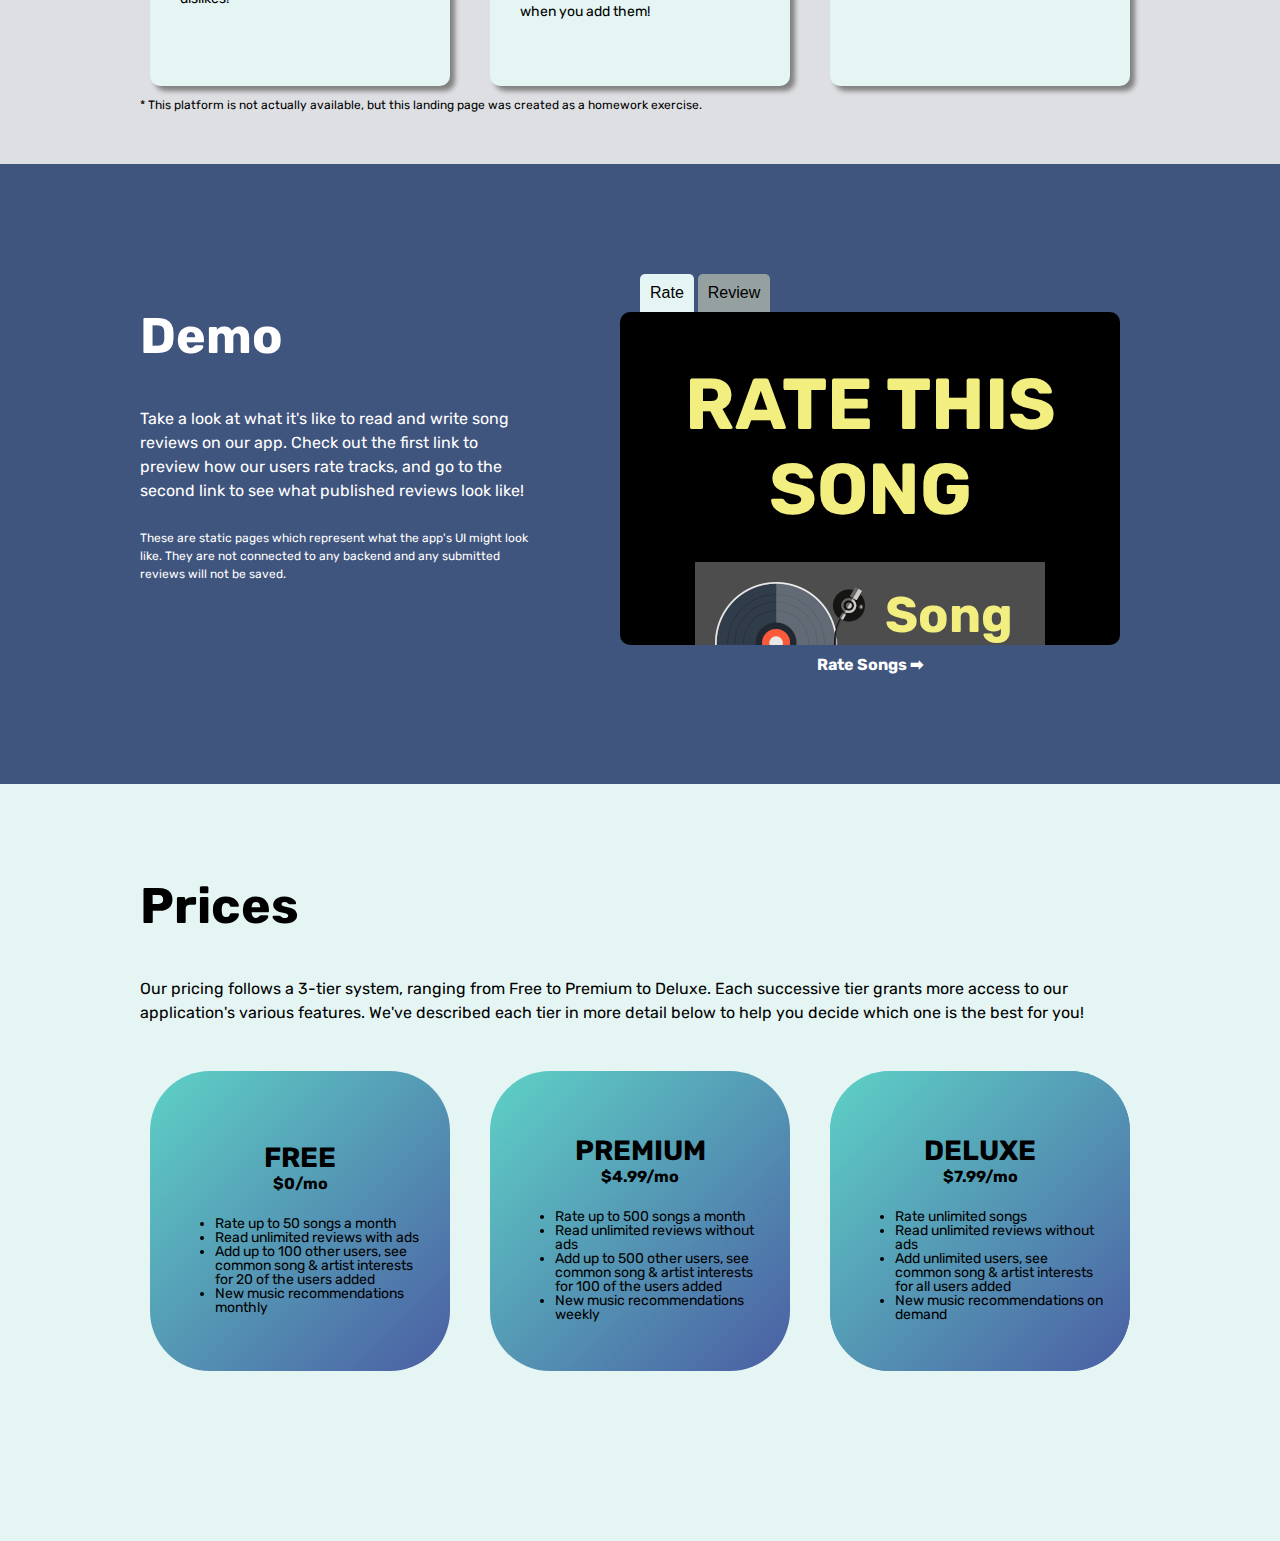
==== commit 05d9c9fd: "changing flexbox" ====
--- a/index.html
+++ b/index.html
@@ -112,31 +112,33 @@
       </div>
     </section>
     <section id='demo' aria-label='demo'>
-      <div class='demo-cont container writing'>
-        <div id='demoDescription'>
-          <h2>Demo</h2>
-          <p>Take a look at what it's like to read and write song reviews on our app. Check out
-          the first link to preview how our users rate tracks, and go to the second link to
-          see what published reviews look like!</p>
-          <p class='disclaimer'>These are static pages which represent what the app's
-          UI might look like. They are not connected to any backend and any submitted reviews
-          will not be saved.</p>
-        </div>
-        <div class='moreInfo iframeContainer'>
-          <div class='demo-buttons'>
-            <button id='rate-button' class='demo-button' onclick="changeIframe(true)">Rate</button>
-            <button id='review-button' class='demo-button' onclick="changeIframe(false)">Review</button>
-          </div>
-          <div id='rate-iframe' class='iframe-and-link'>
-            <iframe src='demo/rate/index.html' title='a demo of the page a user would go to to rate a certain song'></iframe>
-            <div class='link'>
-              <a href='/musicrater/demo/rate' id='ratingPage' name='ratingPage' aria-label='Rating Page' tabindex='5'>Rate Songs ➡</a>
-            </div>
-          </div>
-          <div id='review-iframe' class='iframe-and-link'>
-            <iframe src='demo/reviews/index.html' title='a demo of the page a user would go to to read reviews for a certain song'></iframe>
-            <div class='link'>
-              <a href='/musicrater/demo/reviews' id='reviewsPage' name='reviewsPage' aria-label='Reviews Page' tabindex='6'>Read Reviews ➡</a>
+      <div class='container writing'>
+        <div class='demo-cont desc'>
+          <div id='demoDescription'>
+            <h2>Demo</h2>
+            <p>Take a look at what it's like to read and write song reviews on our app. Check out
+            the first link to preview how our users rate tracks, and go to the second link to
+            see what published reviews look like!</p>
+            <p class='disclaimer'>These are static pages which represent what the app's
+            UI might look like. They are not connected to any backend and any submitted reviews
+            will not be saved.</p>
+          </div>
+          <div class='moreInfo iframeContainer'>
+            <div class='demo-buttons'>
+              <button id='rate-button' class='demo-button' onclick="changeIframe(true)">Rate</button>
+              <button id='review-button' class='demo-button' onclick="changeIframe(false)">Review</button>
+            </div>
+            <div id='rate-iframe' class='iframe-and-link'>
+              <iframe src='demo/rate/index.html' title='a demo of the page a user would go to to rate a certain song'></iframe>
+              <div class='link'>
+                <a href='/musicrater/demo/rate' id='ratingPage' name='ratingPage' aria-label='Rating Page' tabindex='5'>Rate Songs ➡</a>
+              </div>
+            </div>
+            <div id='review-iframe' class='iframe-and-link'>
+              <iframe src='demo/reviews/index.html' title='a demo of the page a user would go to to read reviews for a certain song'></iframe>
+              <div class='link'>
+                <a href='/musicrater/demo/reviews' id='reviewsPage' name='reviewsPage' aria-label='Reviews Page' tabindex='6'>Read Reviews ➡</a>
+              </div>
             </div>
           </div>
         </div>
--- a/site.css
+++ b/site.css
@@ -154,8 +154,21 @@
   display: flex;
   flex-direction: row;
   flex-wrap: wrap;
-  /* justify-content: space-between; */
-  justify-content: center;
+}
+
+@media only screen and (min-width: 1176px) {
+  .demo-cont {
+    justify-content: space-between;
+  }
+}
+
+@media only screen and (max-width: 1175px) {
+  .demo-cont {
+    justify-content: center;
+  }
+  /* #demoDescription {
+    margin: 0px 25px 0px 25px;
+  } */
 }
 
 .moreInfo {
@@ -330,7 +343,6 @@
   /* padding-top: 50px;
   padding-bottom: 0px; */
   width: 400px;
-  margin: 0px 25px 0px 25px;
   /* margin: 0; */
 }
 
@@ -362,6 +374,7 @@
 
 #demo .disclaimer {
   padding-top: 10px;
+  padding-bottom: 50px;
 }
 
 #prices {
